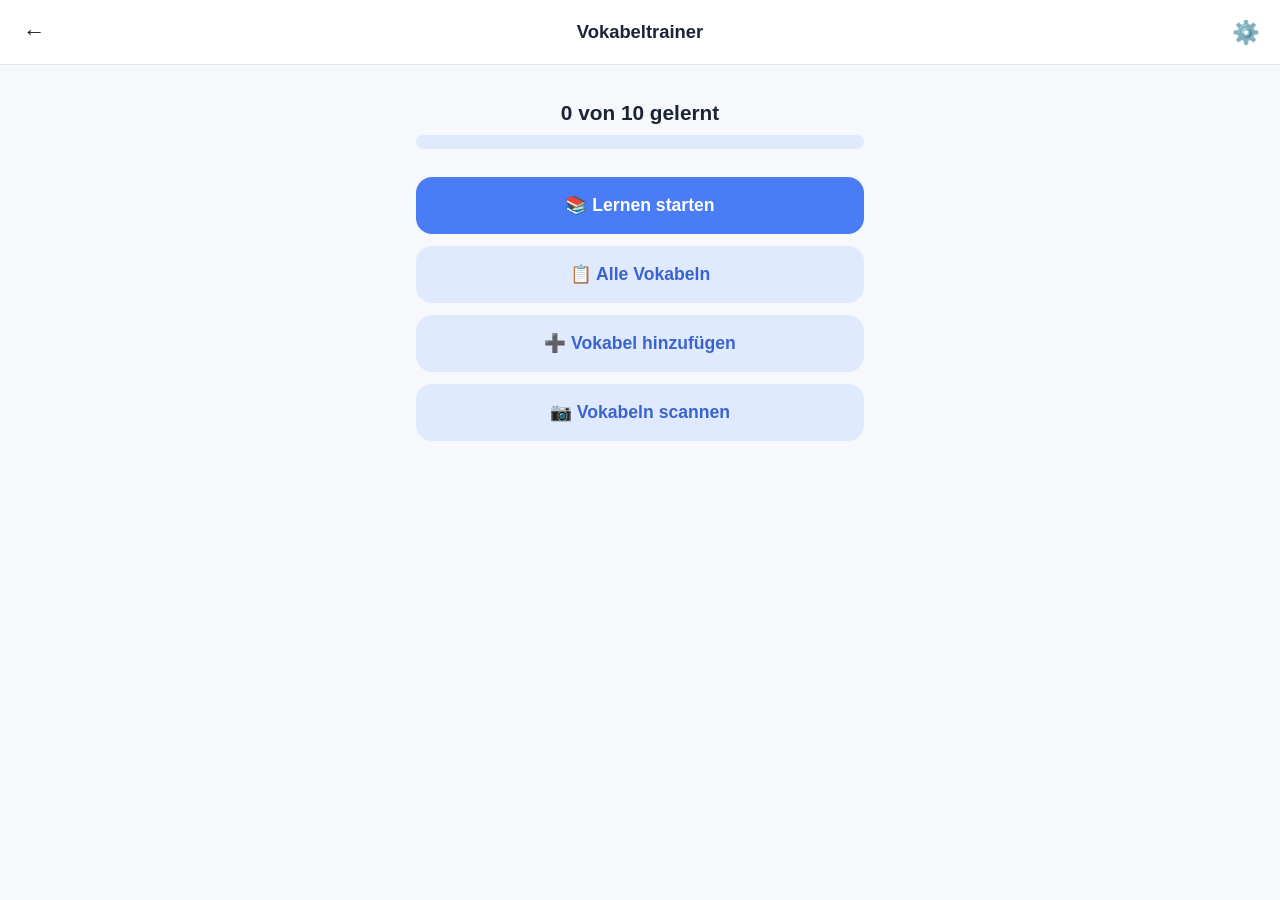
==== index.html @ e64905a4 "Initial commit: Vokabeltrainer PWA (Lernmodus + Foto-Scan) Co-Authored-By: Claude Sonnet 5 <noreply@" ====
<!DOCTYPE html>
<html lang="de">
<head>
<meta charset="UTF-8">
<meta name="viewport" content="width=device-width, initial-scale=1, viewport-fit=cover, maximum-scale=1">
<title>Vokabeltrainer</title>

<link rel="manifest" href="manifest.webmanifest">
<meta name="theme-color" content="#4a7cf5">
<meta name="apple-mobile-web-app-capable" content="yes">
<meta name="apple-mobile-web-app-status-bar-style" content="default">
<meta name="apple-mobile-web-app-title" content="Vokabeln">
<link rel="apple-touch-icon" href="icons/apple-touch-icon.png">
<link rel="icon" href="icons/icon-192.png">

<link rel="stylesheet" href="style.css">
</head>
<body>

<header class="topbar">
  <button id="btn-back" class="icon-btn" hidden aria-label="Zurück">←</button>
  <h1 id="page-title">Vokabeltrainer</h1>
  <button id="btn-settings" class="icon-btn" aria-label="Einstellungen">⚙️</button>
</header>

<main id="app">

  <!-- ===== START / HOME ===== -->
  <section id="view-home" class="view">
    <div class="home-stats" id="home-stats">
      <p class="stat-big"><span id="stat-learned">0</span> von <span id="stat-total">0</span> gelernt</p>
      <div class="progress-bar"><div id="home-progress-fill" class="progress-fill"></div></div>
    </div>

    <div class="button-stack">
      <button class="btn btn-primary btn-large" id="btn-start-learn">📚 Lernen starten</button>
      <button class="btn btn-secondary btn-large" id="btn-vocab-list">📋 Alle Vokabeln</button>
      <button class="btn btn-secondary btn-large" id="btn-add-vocab">➕ Vokabel hinzufügen</button>
      <button class="btn btn-secondary btn-large" id="btn-scan-photo">📷 Vokabeln scannen</button>
    </div>
  </section>

  <!-- ===== LERN-SETUP ===== -->
  <section id="view-learn-setup" class="view">
    <h2>Lernrichtung wählen</h2>
    <div class="choice-group" id="direction-choice">
      <button class="choice-btn" data-dir="de-en">🇩🇪 → 🇬🇧<br><small>Deutsch → Englisch</small></button>
      <button class="choice-btn" data-dir="en-de">🇬🇧 → 🇩🇪<br><small>Englisch → Deutsch</small></button>
      <button class="choice-btn" data-dir="mixed">🔀 Gemischt<br><small>Beide Richtungen</small></button>
    </div>

    <h2>Lektion (optional)</h2>
    <select id="lesson-filter" class="select-input">
      <option value="">Alle Lektionen</option>
    </select>

    <p id="learn-setup-info" class="hint-text"></p>

    <button class="btn btn-primary btn-large" id="btn-begin-learning" style="margin-top:20px;">Los geht's</button>
  </section>

  <!-- ===== LERNMODUS ===== -->
  <section id="view-learn" class="view">
    <div class="learn-progress">
      <div class="progress-bar"><div id="learn-progress-fill" class="progress-fill"></div></div>
      <p id="learn-progress-text" class="hint-text"></p>
    </div>

    <div class="flashcard">
      <p class="card-direction" id="card-direction-label"></p>
      <p class="card-word" id="card-word">—</p>
      <button class="icon-btn speak-btn" id="btn-speak-card" aria-label="Vorlesen" hidden>🔊</button>
    </div>

    <form id="answer-form" autocomplete="off">
      <input type="text" id="answer-input" class="text-input" placeholder="Antwort eingeben…" autocapitalize="off" autocorrect="off" spellcheck="false">
      <div id="feedback-box" class="feedback-box" hidden></div>
      <button type="submit" class="btn btn-primary btn-large" id="btn-check-answer">Prüfen</button>
      <button type="button" class="btn btn-secondary btn-large" id="btn-next-card" hidden>Weiter →</button>
    </form>
  </section>

  <!-- ===== LERNEN FERTIG ===== -->
  <section id="view-learn-done" class="view">
    <div class="done-box">
      <p class="done-emoji">🎉</p>
      <h2>Runde geschafft!</h2>
      <p id="learn-done-text" class="hint-text"></p>
      <div class="button-stack">
        <button class="btn btn-primary btn-large" id="btn-done-home">Zur Startseite</button>
        <button class="btn btn-secondary btn-large" id="btn-done-again">Nochmal lernen</button>
      </div>
    </div>
  </section>

  <!-- ===== VOKABELLISTE ===== -->
  <section id="view-list" class="view">
    <div class="list-toolbar">
      <select id="list-lesson-filter" class="select-input">
        <option value="">Alle Lektionen</option>
      </select>
      <select id="list-status-filter" class="select-input">
        <option value="">Alle</option>
        <option value="learned">Gelernt</option>
        <option value="open">Noch offen</option>
      </select>
    </div>
    <ul id="vocab-list" class="vocab-list"></ul>
    <button class="btn btn-primary btn-large fixed-bottom-btn" id="btn-list-add">➕ Neue Vokabel</button>
  </section>

  <!-- ===== VOKABEL HINZUFÜGEN / BEARBEITEN ===== -->
  <section id="view-edit" class="view">
    <form id="vocab-form">
      <label class="form-label" for="input-en">Englisch</label>
      <input type="text" id="input-en" class="text-input" autocapitalize="off" autocorrect="off" spellcheck="false" required>

      <label class="form-label" for="input-de">Deutsch <small>(mehrere Übersetzungen mit Komma trennen)</small></label>
      <input type="text" id="input-de" class="text-input" autocapitalize="off" autocorrect="off" spellcheck="false" required>

      <label class="form-label" for="input-lesson">Lektion / Buchseite (optional)</label>
      <input type="text" id="input-lesson" class="text-input" autocapitalize="off" autocorrect="off">

      <div class="button-stack" style="margin-top:20px;">
        <button type="submit" class="btn btn-primary btn-large" id="btn-save-vocab">Speichern</button>
        <button type="button" class="btn btn-danger btn-large" id="btn-delete-vocab" hidden>Löschen</button>
        <button type="button" class="btn btn-secondary btn-large" id="btn-cancel-edit">Abbrechen</button>
      </div>
    </form>
  </section>

  <!-- ===== FOTO-SCAN ===== -->
  <section id="view-scan" class="view">
    <div id="scan-step-pick">
      <p class="hint-text">Fotografiere eine Buchseite mit einer zweispaltigen Vokabeltabelle (Englisch | Deutsch) oder wähle ein vorhandenes Foto bzw. einen Screenshot aus.</p>
      <label class="btn btn-primary btn-large" id="btn-pick-photo-label" for="scan-file-input">📷 Foto wählen</label>
      <input type="file" id="scan-file-input" accept="image/*" hidden>
    </div>

    <img id="scan-preview" alt="Ausgewähltes Foto" hidden>

    <div id="scan-step-progress" hidden>
      <p class="hint-text" id="scan-progress-text">Texterkennung läuft…</p>
      <div class="progress-bar"><div id="scan-progress-fill" class="progress-fill"></div></div>
    </div>

    <div id="scan-step-correct" hidden>
      <label class="form-label" for="scan-lesson">Lektion / Buchseite (optional, für alle)</label>
      <input type="text" id="scan-lesson" class="text-input" autocapitalize="off" autocorrect="off">

      <p class="hint-text" id="scan-correct-info"></p>

      <div id="scan-rows"></div>

      <button type="button" class="btn btn-secondary btn-large" id="btn-scan-add-row">➕ Zeile hinzufügen</button>

      <div class="button-stack" style="margin-top:20px;">
        <button type="button" class="btn btn-primary btn-large" id="btn-scan-save">Vokabeln speichern</button>
        <button type="button" class="btn btn-secondary btn-large" id="btn-scan-cancel">Abbrechen</button>
      </div>
    </div>
  </section>

  <!-- ===== EINSTELLUNGEN ===== -->
  <section id="view-settings" class="view">
    <div class="settings-row">
      <div>
        <p class="settings-label">Vorlesen (Englisch)</p>
        <p class="hint-text">Vokabeln werden beim Lernen laut vorgelesen.</p>
      </div>
      <label class="switch">
        <input type="checkbox" id="toggle-speech">
        <span class="slider"></span>
      </label>
    </div>

    <div class="settings-row" id="voice-select-row">
      <div>
        <p class="settings-label">Stimme</p>
      </div>
      <select id="voice-select" class="select-input"></select>
    </div>

    <h2>Daten</h2>
    <div class="button-stack">
      <button class="btn btn-secondary btn-large" id="btn-export">⬇️ Vokabeln exportieren</button>
      <button class="btn btn-secondary btn-large" id="btn-import">⬆️ Vokabeln importieren</button>
      <input type="file" id="import-file-input" accept="application/json" hidden>
    </div>

    <h2>Fortschritt</h2>
    <div class="button-stack">
      <button class="btn btn-danger btn-large" id="btn-reset-progress">🔄 Lernfortschritt zurücksetzen</button>
    </div>

    <p id="settings-message" class="hint-text"></p>
  </section>

</main>

<div id="toast" class="toast" hidden></div>

<script src="app.js"></script>
</body>
</html>
---- style.css ----
:root {
  --blue: #4a7cf5;
  --blue-dark: #3a63d0;
  --blue-light: #dfeaff;
  --yellow: #ffc43d;
  --green: #35b36b;
  --red: #e5484d;
  --bg: #f6f8fc;
  --text: #1c2333;
  --text-soft: #5c6478;
  --card-bg: #ffffff;
  --border: #e2e7f1;
  --radius: 16px;
  --safe-top: env(safe-area-inset-top, 0px);
  --safe-bottom: env(safe-area-inset-bottom, 0px);
}

* { box-sizing: border-box; }

html, body {
  margin: 0;
  padding: 0;
  height: 100%;
  background: var(--bg);
  color: var(--text);
  font-family: -apple-system, BlinkMacSystemFont, "SF Pro Text", "Helvetica Neue", Arial, sans-serif;
  -webkit-tap-highlight-color: transparent;
}

body {
  overscroll-behavior-y: none;
}

h1, h2 { margin: 0 0 12px 0; }
h2 { font-size: 1.05rem; color: var(--text-soft); margin-top: 24px; }

.topbar {
  position: sticky;
  top: 0;
  z-index: 10;
  display: flex;
  align-items: center;
  justify-content: space-between;
  padding: calc(var(--safe-top) + 10px) 12px 10px 12px;
  background: var(--card-bg);
  border-bottom: 1px solid var(--border);
}

.topbar h1 {
  font-size: 1.15rem;
  flex: 1;
  text-align: center;
  margin: 0;
}

.icon-btn {
  width: 44px;
  height: 44px;
  border: none;
  background: transparent;
  font-size: 1.4rem;
  display: flex;
  align-items: center;
  justify-content: center;
  border-radius: 50%;
  color: var(--text);
}
.icon-btn:active { background: var(--blue-light); }

#app {
  max-width: 480px;
  margin: 0 auto;
  padding: 16px 16px calc(32px + var(--safe-bottom)) 16px;
}

.view { display: none; }
.view.active { display: block; }

/* ===== Buttons ===== */
.button-stack {
  display: flex;
  flex-direction: column;
  gap: 12px;
}

.btn {
  display: block;
  width: 100%;
  border: none;
  border-radius: var(--radius);
  font-size: 1.05rem;
  font-weight: 600;
  padding: 16px 20px;
  cursor: pointer;
  text-align: center;
  transition: transform .05s ease;
}
.btn:active { transform: scale(0.97); }

.btn-large { font-size: 1.1rem; padding: 18px 20px; min-height: 56px; }

.btn-primary { background: var(--blue); color: #fff; }
.btn-secondary { background: var(--blue-light); color: var(--blue-dark); }
.btn-danger { background: #fdeceb; color: var(--red); }

.fixed-bottom-btn { margin-top: 20px; }

/* ===== Home ===== */
.home-stats { text-align: center; margin: 20px 0 28px 0; }
.stat-big { font-size: 1.3rem; font-weight: 700; margin: 0 0 10px 0; }

.progress-bar {
  width: 100%;
  height: 14px;
  background: var(--blue-light);
  border-radius: 999px;
  overflow: hidden;
}
.progress-fill {
  height: 100%;
  width: 0%;
  background: linear-gradient(90deg, var(--blue), var(--blue-dark));
  border-radius: 999px;
  transition: width .3s ease;
}

/* ===== Choice buttons ===== */
.choice-group {
  display: flex;
  flex-direction: column;
  gap: 12px;
  margin-bottom: 8px;
}
.choice-btn {
  border: 2px solid var(--border);
  background: var(--card-bg);
  border-radius: var(--radius);
  padding: 16px;
  font-size: 1.15rem;
  font-weight: 600;
  text-align: center;
  line-height: 1.6;
  cursor: pointer;
}
.choice-btn small { color: var(--text-soft); font-weight: 500; font-size: .85rem; }
.choice-btn.selected { border-color: var(--blue); background: var(--blue-light); }

.select-input {
  width: 100%;
  font-size: 1rem;
  padding: 14px 12px;
  border-radius: 12px;
  border: 2px solid var(--border);
  background: var(--card-bg);
  color: var(--text);
  appearance: none;
  -webkit-appearance: none;
}

.hint-text { color: var(--text-soft); font-size: .9rem; margin: 8px 0; }

/* ===== Lernmodus ===== */
.learn-progress { margin-bottom: 16px; }

.flashcard {
  background: var(--card-bg);
  border-radius: 20px;
  padding: 40px 20px;
  text-align: center;
  box-shadow: 0 2px 14px rgba(30, 50, 100, 0.08);
  position: relative;
  min-height: 160px;
  display: flex;
  flex-direction: column;
  align-items: center;
  justify-content: center;
  gap: 10px;
}

.card-direction {
  position: absolute;
  top: 14px;
  left: 20px;
  font-size: .8rem;
  color: var(--text-soft);
  font-weight: 600;
  letter-spacing: .02em;
}

.card-word {
  font-size: 1.8rem;
  font-weight: 700;
  margin: 0;
  word-break: break-word;
}

.speak-btn {
  font-size: 1.6rem;
}

#answer-form { margin-top: 20px; }

.text-input {
  width: 100%;
  font-size: 1.15rem;
  padding: 16px 14px;
  border-radius: 14px;
  border: 2px solid var(--border);
  background: var(--card-bg);
  color: var(--text);
  margin-bottom: 14px;
}
.text-input:focus { outline: none; border-color: var(--blue); }

.feedback-box {
  border-radius: 14px;
  padding: 14px;
  margin-bottom: 14px;
  font-size: 1rem;
  font-weight: 600;
  text-align: center;
}
.feedback-box.correct { background: #e7f8ee; color: var(--green); }
.feedback-box.wrong { background: #fdeceb; color: var(--red); }

/* ===== Done screen ===== */
.done-box { text-align: center; margin-top: 40px; }
.done-emoji { font-size: 3.5rem; margin: 0 0 6px 0; }

/* ===== Vokabelliste ===== */
.list-toolbar {
  display: flex;
  gap: 10px;
  margin-bottom: 16px;
}

.vocab-list {
  list-style: none;
  margin: 0;
  padding: 0;
  display: flex;
  flex-direction: column;
  gap: 10px;
}

.vocab-item {
  background: var(--card-bg);
  border-radius: 14px;
  padding: 14px 16px;
  display: flex;
  align-items: center;
  justify-content: space-between;
  gap: 10px;
  cursor: pointer;
  border: 1px solid var(--border);
}

.vocab-item-text { min-width: 0; }
.vocab-item-en { font-weight: 700; font-size: 1.02rem; }
.vocab-item-de { color: var(--text-soft); font-size: .92rem; overflow: hidden; text-overflow: ellipsis; white-space: nowrap; }

.vocab-item-badges { display: flex; gap: 6px; flex-shrink: 0; }
.badge {
  font-size: .72rem;
  font-weight: 700;
  padding: 4px 8px;
  border-radius: 999px;
  background: var(--blue-light);
  color: var(--blue-dark);
}
.badge.done { background: #e7f8ee; color: var(--green); }

.empty-state { text-align: center; color: var(--text-soft); margin-top: 40px; }

/* ===== Formular ===== */
.form-label {
  display: block;
  font-weight: 600;
  margin: 16px 0 8px 0;
  font-size: .95rem;
}
.form-label small { font-weight: 400; color: var(--text-soft); }

/* ===== Foto-Scan ===== */
#scan-preview {
  display: block;
  width: 100%;
  border-radius: 14px;
  margin: 16px 0;
  box-shadow: 0 2px 10px rgba(30, 50, 100, 0.1);
}

.scan-row {
  background: var(--card-bg);
  border: 1px solid var(--border);
  border-radius: 14px;
  padding: 12px;
  margin-bottom: 12px;
}
.scan-row-header {
  display: flex;
  align-items: center;
  justify-content: space-between;
  margin-bottom: 8px;
}
.scan-row-label {
  font-weight: 600;
  color: var(--text-soft);
  font-size: .85rem;
}
.scan-row .text-input { margin-bottom: 8px; }
.scan-row .text-input:last-child { margin-bottom: 0; }

/* ===== Settings ===== */
.settings-row {
  display: flex;
  align-items: center;
  justify-content: space-between;
  gap: 16px;
  padding: 14px 0;
  border-bottom: 1px solid var(--border);
}
.settings-label { font-weight: 600; margin: 0 0 2px 0; }

.switch { position: relative; display: inline-block; width: 52px; height: 32px; flex-shrink: 0; }
.switch input { opacity: 0; width: 0; height: 0; }
.slider {
  position: absolute; cursor: pointer; inset: 0;
  background: #d7dceb; border-radius: 999px; transition: .2s;
}
.slider::before {
  content: ""; position: absolute; height: 26px; width: 26px; left: 3px; bottom: 3px;
  background: #fff; border-radius: 50%; transition: .2s;
  box-shadow: 0 1px 3px rgba(0,0,0,.2);
}
.switch input:checked + .slider { background: var(--blue); }
.switch input:checked + .slider::before { transform: translateX(20px); }

#voice-select-row { flex-direction: column; align-items: stretch; }
#voice-select-row > div { margin-bottom: 8px; }

/* ===== Toast ===== */
.toast {
  position: fixed;
  left: 50%;
  bottom: calc(24px + var(--safe-bottom));
  transform: translateX(-50%);
  background: var(--text);
  color: #fff;
  padding: 12px 20px;
  border-radius: 999px;
  font-size: .95rem;
  font-weight: 600;
  z-index: 100;
  box-shadow: 0 4px 16px rgba(0,0,0,.2);
  max-width: 90%;
  text-align: center;
}

@media (prefers-color-scheme: dark) {
  :root {
    --bg: #12151f;
    --text: #eef1fa;
    --text-soft: #9aa2b8;
    --card-bg: #1c2130;
    --border: #2b3146;
    --blue-light: #233055;
  }
  .feedback-box.correct { background: #163827; }
  .feedback-box.wrong { background: #3a1f20; }
  .badge.done { background: #163827; }
}
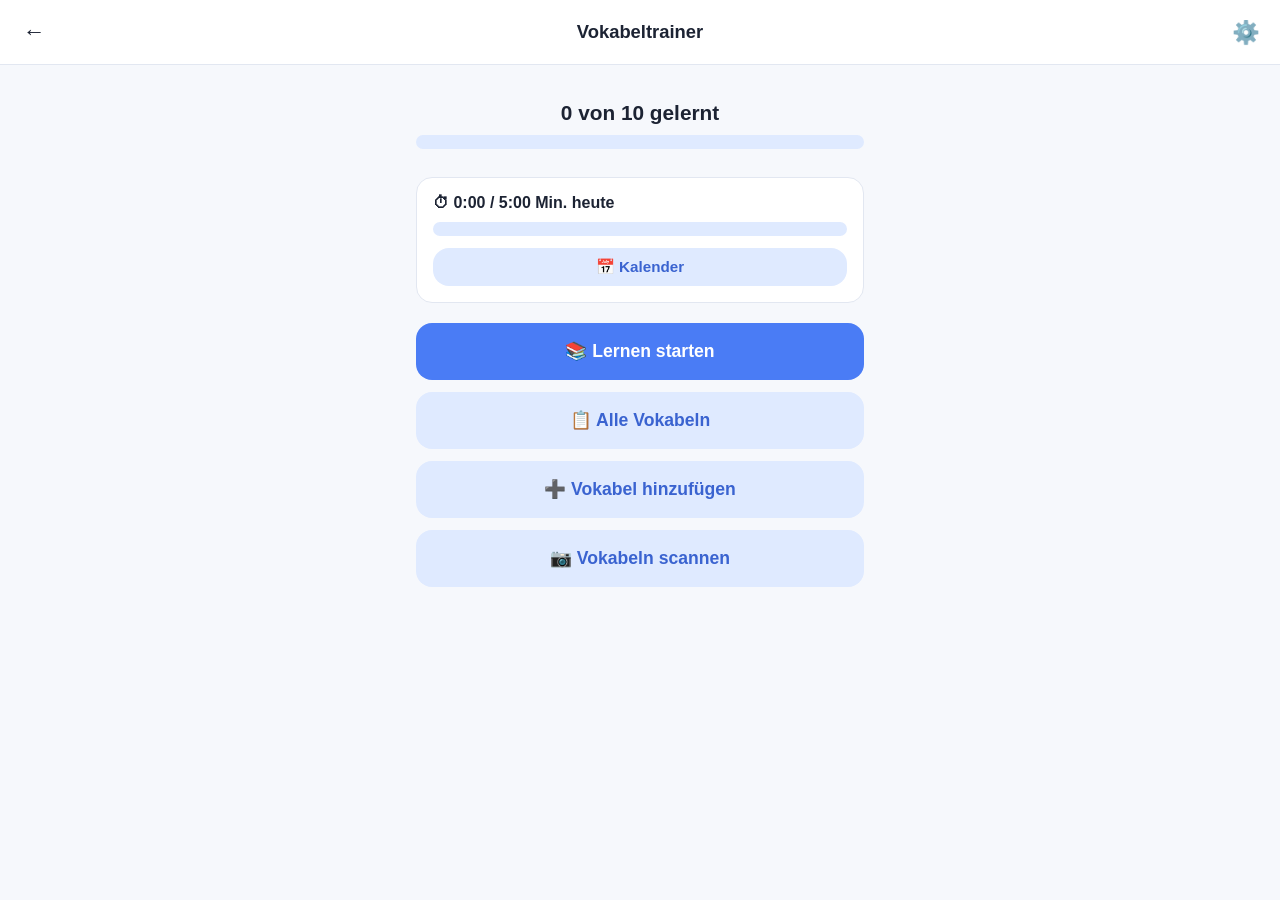
==== commit 1e64b08f: "Tagesziel (5 Min./Tag) mit Streak und Kalenderansicht Misst aktive Lernzeit in der Lern-Ansicht (pau" ====
--- a/index.html
+++ b/index.html
@@ -32,6 +32,15 @@
       <div class="progress-bar"><div id="home-progress-fill" class="progress-fill"></div></div>
     </div>
 
+    <div class="goal-card" id="goal-card">
+      <div class="goal-card-head">
+        <p class="goal-card-title" id="goal-card-title">⏱ 0:00 / 5:00 Min. heute</p>
+        <p class="goal-card-streak" id="goal-card-streak" hidden></p>
+      </div>
+      <div class="progress-bar"><div id="goal-progress-fill" class="progress-fill"></div></div>
+      <button class="btn btn-secondary" id="btn-open-calendar" style="margin-top:12px;">📅 Kalender</button>
+    </div>
+
     <div class="button-stack">
       <button class="btn btn-primary btn-large" id="btn-start-learn">📚 Lernen starten</button>
       <button class="btn btn-secondary btn-large" id="btn-vocab-list">📋 Alle Vokabeln</button>
@@ -74,6 +83,7 @@
 
     <form id="answer-form" autocomplete="off">
       <input type="text" id="answer-input" class="text-input" placeholder="Antwort eingeben…" autocapitalize="off" autocorrect="off" spellcheck="false">
+      <div id="choice-answers" class="choice-group" hidden></div>
       <div id="feedback-box" class="feedback-box" hidden></div>
       <button type="submit" class="btn btn-primary btn-large" id="btn-check-answer">Prüfen</button>
       <button type="button" class="btn btn-secondary btn-large" id="btn-next-card" hidden>Weiter →</button>
@@ -181,10 +191,16 @@
       <select id="voice-select" class="select-input"></select>
     </div>
 
-    <h2>Daten</h2>
+    <h2>Zentrale Vokabelliste</h2>
+    <div class="button-stack">
+      <button class="btn btn-primary btn-large" id="btn-load-server">☁️ Vokabeln vom Server laden</button>
+    </div>
+    <p class="hint-text">Lädt die gemeinsame Vokabelliste direkt – wird hinzugefügt bzw. aktualisiert, nichts wird gelöscht.</p>
+
+    <h2>Backup</h2>
     <div class="button-stack">
       <button class="btn btn-secondary btn-large" id="btn-export">⬇️ Vokabeln exportieren</button>
-      <button class="btn btn-secondary btn-large" id="btn-import">⬆️ Vokabeln importieren</button>
+      <button class="btn btn-secondary btn-large" id="btn-import">⬆️ Vokabeln aus Datei importieren</button>
       <input type="file" id="import-file-input" accept="application/json" hidden>
     </div>
 
@@ -193,7 +209,27 @@
       <button class="btn btn-danger btn-large" id="btn-reset-progress">🔄 Lernfortschritt zurücksetzen</button>
     </div>
 
+    <h2>Gefahrenzone</h2>
+    <div class="button-stack">
+      <button class="btn btn-danger btn-large" id="btn-delete-all">🗑️ Alle Vokabeln löschen</button>
+    </div>
+
     <p id="settings-message" class="hint-text"></p>
+  </section>
+
+  <!-- ===== KALENDER ===== -->
+  <section id="view-calendar" class="view">
+    <div class="calendar-nav">
+      <button class="icon-btn" id="btn-calendar-prev" aria-label="Vorheriger Monat">‹</button>
+      <p class="calendar-title" id="calendar-title">—</p>
+      <button class="icon-btn" id="btn-calendar-next" aria-label="Nächster Monat">›</button>
+    </div>
+    <div class="calendar-grid" id="calendar-grid"></div>
+    <div class="calendar-legend">
+      <p><span class="calendar-legend-dot met">⭐</span> Tagesziel erreicht (5 Min.)</p>
+      <p><span class="calendar-legend-dot waived">✓</span> Nichts mehr zu lernen an dem Tag</p>
+      <p><span class="calendar-legend-dot partial">•</span> Etwas gelernt, Ziel noch nicht erreicht</p>
+    </div>
   </section>
 
 </main>
--- a/style.css
+++ b/style.css
@@ -124,6 +124,93 @@
   transition: width .3s ease;
 }
 
+/* ===== Tagesziel ===== */
+.goal-card {
+  background: var(--card-bg);
+  border-radius: 16px;
+  padding: 16px;
+  margin-bottom: 20px;
+  border: 1px solid var(--border);
+}
+.goal-card-head {
+  display: flex;
+  align-items: center;
+  justify-content: space-between;
+  gap: 10px;
+  margin-bottom: 10px;
+}
+.goal-card-title { font-weight: 700; margin: 0; }
+.goal-card-streak { margin: 0; font-size: .9rem; color: var(--text-soft); white-space: nowrap; }
+.goal-card.met .goal-card-title { color: var(--green); }
+.btn-secondary.btn-small,
+.goal-card .btn { padding: 10px 16px; font-size: .95rem; min-height: auto; }
+
+/* ===== Kalender ===== */
+.calendar-nav {
+  display: flex;
+  align-items: center;
+  justify-content: space-between;
+  margin-bottom: 12px;
+}
+.calendar-title { font-weight: 700; font-size: 1.05rem; margin: 0; }
+
+.calendar-grid {
+  display: grid;
+  grid-template-columns: repeat(7, 1fr);
+  gap: 4px;
+  margin-bottom: 16px;
+}
+.calendar-weekday {
+  text-align: center;
+  font-size: .75rem;
+  font-weight: 600;
+  color: var(--text-soft);
+  padding-bottom: 4px;
+}
+.calendar-day {
+  aspect-ratio: 1;
+  display: flex;
+  flex-direction: column;
+  align-items: center;
+  justify-content: center;
+  border-radius: 10px;
+  background: var(--card-bg);
+  border: 1px solid var(--border);
+  font-size: .85rem;
+  gap: 2px;
+}
+.calendar-day.empty { background: transparent; border-color: transparent; }
+.calendar-day.today { border-color: var(--blue); border-width: 2px; }
+.calendar-day-num { font-weight: 600; }
+.calendar-day-mark { font-size: .75rem; line-height: 1; min-height: 12px; }
+.calendar-day.met { background: #e7f8ee; }
+.calendar-day.met .calendar-day-num { color: var(--green); }
+.calendar-day.waived { background: #eef4f1; }
+.calendar-day.waived .calendar-day-num { color: var(--text-soft); }
+.calendar-day.partial { background: #fff6e3; }
+
+.calendar-legend p {
+  display: flex;
+  align-items: center;
+  gap: 8px;
+  font-size: .85rem;
+  color: var(--text-soft);
+  margin: 6px 0;
+}
+.calendar-legend-dot {
+  display: inline-flex;
+  align-items: center;
+  justify-content: center;
+  width: 22px;
+  height: 22px;
+  border-radius: 50%;
+  font-size: .8rem;
+  flex-shrink: 0;
+}
+.calendar-legend-dot.met { background: #e7f8ee; }
+.calendar-legend-dot.waived { background: #eef4f1; }
+.calendar-legend-dot.partial { background: #fff6e3; }
+
 /* ===== Choice buttons ===== */
 .choice-group {
   display: flex;
@@ -144,6 +231,10 @@
 }
 .choice-btn small { color: var(--text-soft); font-weight: 500; font-size: .85rem; }
 .choice-btn.selected { border-color: var(--blue); background: var(--blue-light); }
+.choice-btn.correct { border-color: var(--green); background: #e7f8ee; color: var(--green); }
+.choice-btn.wrong { border-color: var(--red); background: #fdeceb; color: var(--red); }
+.choice-btn:disabled { cursor: default; opacity: .75; }
+#choice-answers.choice-group { margin-top: 4px; margin-bottom: 14px; }
 
 .select-input {
   width: 100%;
@@ -369,4 +460,10 @@
   .feedback-box.correct { background: #163827; }
   .feedback-box.wrong { background: #3a1f20; }
   .badge.done { background: #163827; }
-}
+  .calendar-day.met,
+  .calendar-legend-dot.met { background: #163827; }
+  .calendar-day.waived,
+  .calendar-legend-dot.waived { background: #232a29; }
+  .calendar-day.partial,
+  .calendar-legend-dot.partial { background: #3a3220; }
+}
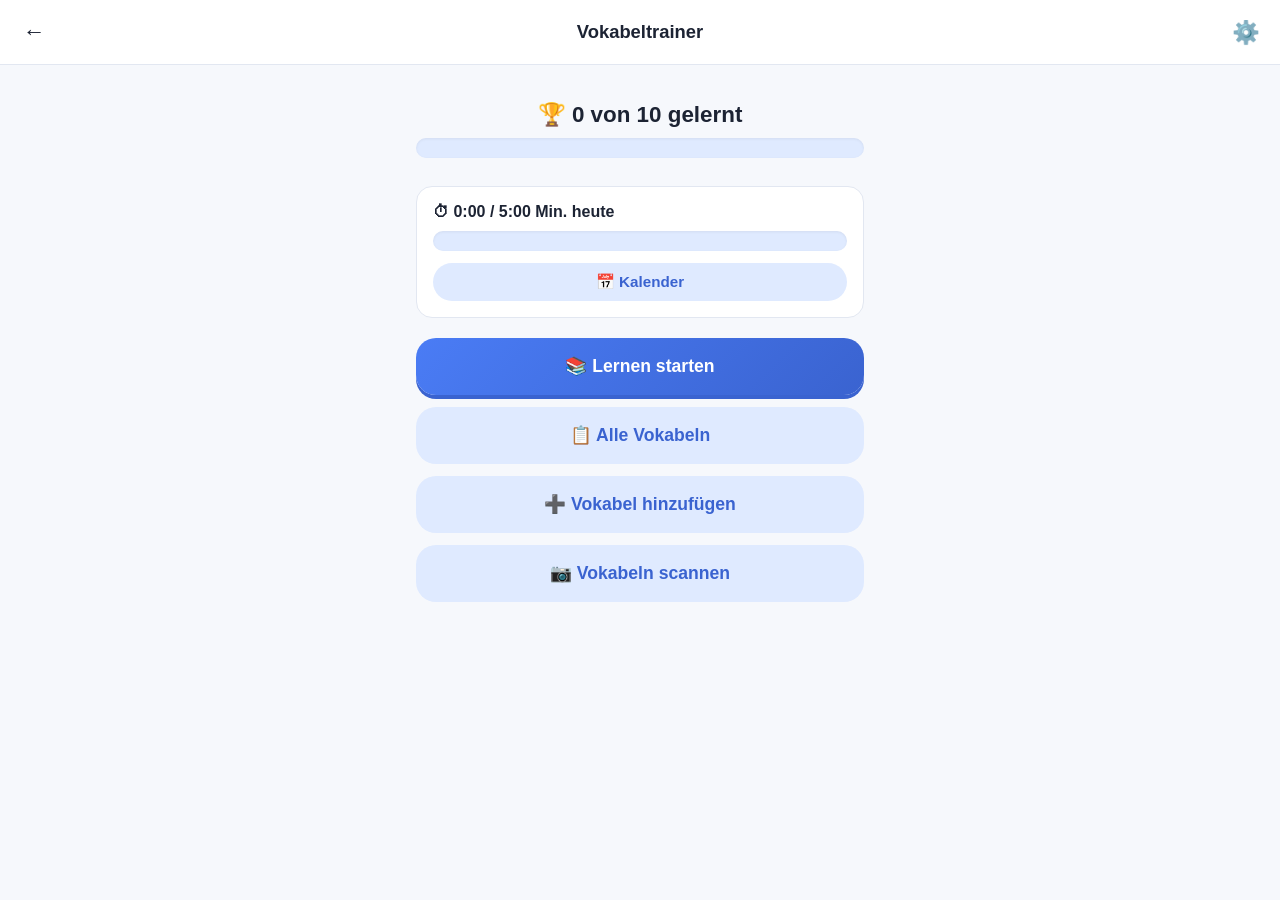
==== commit 49b2136d: "Verspielteres Design für 11-12-Jährige (beide Apps) Rundere Formen, kräftigere Buttons mit 3D-Druck-" ====
--- a/index.html
+++ b/index.html
@@ -28,7 +28,7 @@
   <!-- ===== START / HOME ===== -->
   <section id="view-home" class="view">
     <div class="home-stats" id="home-stats">
-      <p class="stat-big"><span id="stat-learned">0</span> von <span id="stat-total">0</span> gelernt</p>
+      <p class="stat-big">🏆 <span id="stat-learned">0</span> von <span id="stat-total">0</span> gelernt</p>
       <div class="progress-bar"><div id="home-progress-fill" class="progress-fill"></div></div>
     </div>
 
--- a/style.css
+++ b/style.css
@@ -10,7 +10,7 @@
   --text-soft: #5c6478;
   --card-bg: #ffffff;
   --border: #e2e7f1;
-  --radius: 16px;
+  --radius: 20px;
   --safe-top: env(safe-area-inset-top, 0px);
   --safe-bottom: env(safe-area-inset-bottom, 0px);
 }
@@ -89,32 +89,48 @@
   border: none;
   border-radius: var(--radius);
   font-size: 1.05rem;
-  font-weight: 600;
+  font-weight: 700;
   padding: 16px 20px;
   cursor: pointer;
   text-align: center;
-  transition: transform .05s ease;
-}
-.btn:active { transform: scale(0.97); }
+  transition: transform .05s ease, box-shadow .05s ease;
+}
+.btn:active { transform: scale(0.97) translateY(1px); }
 
 .btn-large { font-size: 1.1rem; padding: 18px 20px; min-height: 56px; }
 
-.btn-primary { background: var(--blue); color: #fff; }
+.btn-primary {
+  background: linear-gradient(135deg, var(--blue), var(--blue-dark));
+  color: #fff;
+  box-shadow: 0 4px 0 var(--blue-dark);
+}
+.btn-primary:active { box-shadow: 0 1px 0 var(--blue-dark); }
+
 .btn-secondary { background: var(--blue-light); color: var(--blue-dark); }
 .btn-danger { background: #fdeceb; color: var(--red); }
 
+/* Kleiner Bounce beim Loslassen, fuer ein verspielteres Gefuehl */
+@keyframes btn-pop {
+  0% { transform: scale(1); }
+  40% { transform: scale(0.93); }
+  70% { transform: scale(1.04); }
+  100% { transform: scale(1); }
+}
+.btn.pop, .choice-btn.pop { animation: btn-pop .28s ease; }
+
 .fixed-bottom-btn { margin-top: 20px; }
 
 /* ===== Home ===== */
 .home-stats { text-align: center; margin: 20px 0 28px 0; }
-.stat-big { font-size: 1.3rem; font-weight: 700; margin: 0 0 10px 0; }
+.stat-big { font-size: 1.4rem; font-weight: 800; margin: 0 0 10px 0; }
 
 .progress-bar {
   width: 100%;
-  height: 14px;
+  height: 20px;
   background: var(--blue-light);
   border-radius: 999px;
   overflow: hidden;
+  box-shadow: inset 0 1px 3px rgba(0,0,0,.06);
 }
 .progress-fill {
   height: 100%;
@@ -140,7 +156,16 @@
   margin-bottom: 10px;
 }
 .goal-card-title { font-weight: 700; margin: 0; }
-.goal-card-streak { margin: 0; font-size: .9rem; color: var(--text-soft); white-space: nowrap; }
+.goal-card-streak {
+  margin: 0;
+  font-size: .85rem;
+  font-weight: 700;
+  color: #b45f0e;
+  white-space: nowrap;
+  background: #fff1dc;
+  padding: 5px 10px;
+  border-radius: 999px;
+}
 .goal-card.met .goal-card-title { color: var(--green); }
 .btn-secondary.btn-small,
 .goal-card .btn { padding: 10px 16px; font-size: .95rem; min-height: auto; }
@@ -466,4 +491,28 @@
   .calendar-legend-dot.waived { background: #232a29; }
   .calendar-day.partial,
   .calendar-legend-dot.partial { background: #3a3220; }
-}
+  .goal-card-streak { background: #3a2b14; color: #ffb75e; }
+}
+
+/* ===== Konfetti (Tagesziel erreicht) ===== */
+.confetti-container {
+  position: fixed;
+  inset: 0;
+  pointer-events: none;
+  z-index: 200;
+  overflow: hidden;
+}
+.confetti-piece {
+  position: absolute;
+  top: -12px;
+  width: 8px;
+  height: 14px;
+  border-radius: 2px;
+  animation-name: confetti-fall;
+  animation-timing-function: ease-in;
+  animation-fill-mode: forwards;
+}
+@keyframes confetti-fall {
+  0% { transform: translateY(0) rotate(0deg); opacity: 1; }
+  100% { transform: translateY(100vh) rotate(540deg); opacity: .9; }
+}
